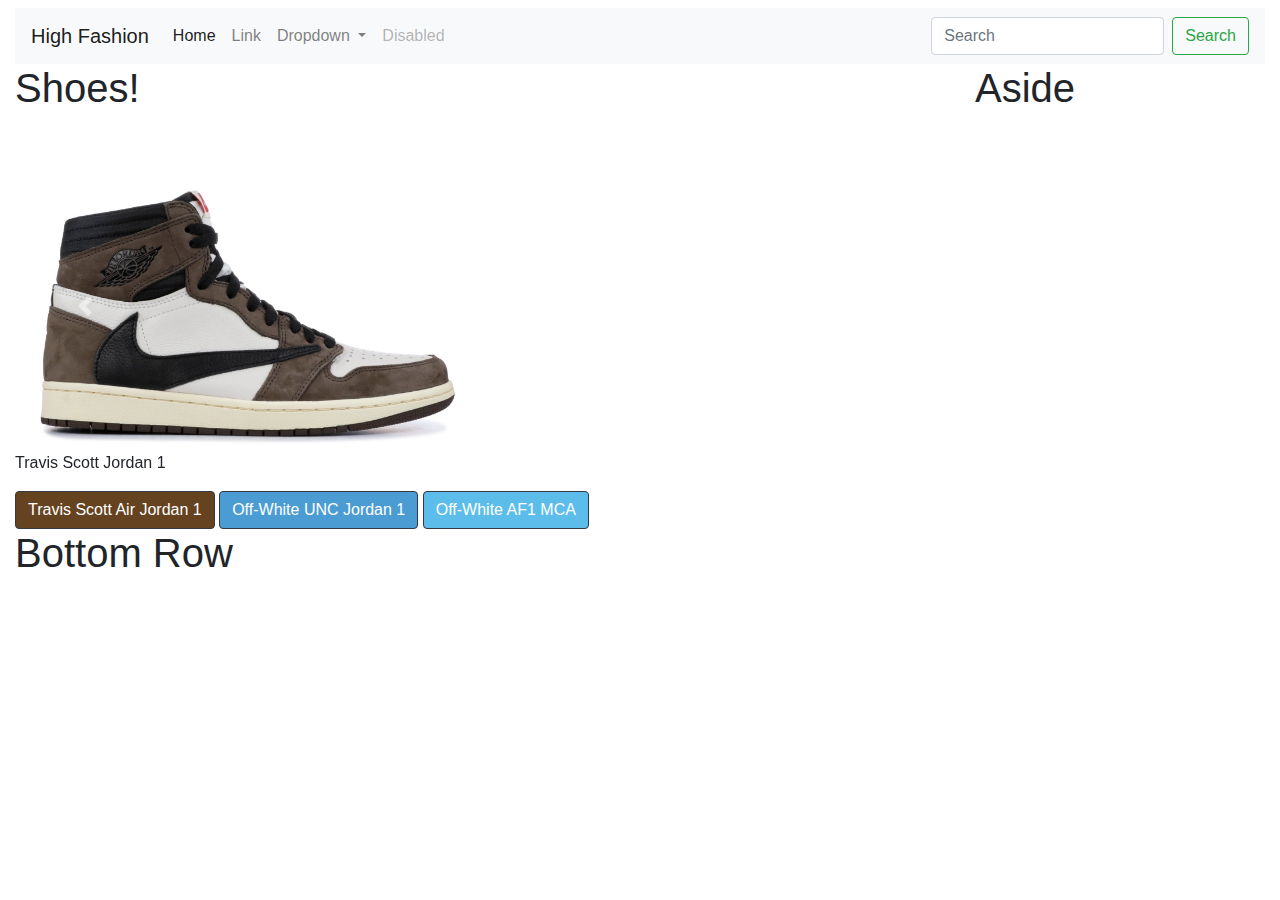
==== index.html @ 3d74e2d3 "Add files via upload" ====
<!doctype html>
<html lang="en">
  <head>
    <!-- Required meta tags -->
    <meta charset="utf-8">
    <meta name="viewport" content="width=device-width, initial-scale=1, shrink-to-fit=no">

    <!-- Bootstrap CSS -->
    <link rel="stylesheet" href="https://stackpath.bootstrapcdn.com/bootstrap/4.4.1/css/bootstrap.min.css" integrity="sha384-Vkoo8x4CGsO3+Hhxv8T/Q5PaXtkKtu6ug5TOeNV6gBiFeWPGFN9MuhOf23Q9Ifjh" crossorigin="anonymous">
    <link rel="stylesheet" href="css/Style.css">
    <title>Hello, world!</title>
  </head>
  <body>
    <div class="container-fluid">


      <div class="row">
          <div class="col-12">
            <h1></h1>
            <nav class="navbar navbar-expand-lg navbar-light bg-light">
  <a class="navbar-brand" href="#">High Fashion</a>
  <button class="navbar-toggler" type="button" data-toggle="collapse" data-target="#navbarSupportedContent" aria-controls="navbarSupportedContent" aria-expanded="false" aria-label="Toggle navigation">
    <span class="navbar-toggler-icon"></span>
  </button>

  <div class="collapse navbar-collapse" id="navbarSupportedContent">
    <ul class="navbar-nav mr-auto">
      <li class="nav-item active">
        <a class="nav-link" href="#">Home <span class="sr-only">(current)</span></a>
      </li>
      <li class="nav-item">
        <a class="nav-link" href="#">Link</a>
      </li>
      <li class="nav-item dropdown">
        <a class="nav-link dropdown-toggle" href="#" id="navbarDropdown" role="button" data-toggle="dropdown" aria-haspopup="true" aria-expanded="false">
          Dropdown
        </a>
        <div class="dropdown-menu" aria-labelledby="navbarDropdown">
          <a class="dropdown-item" href="#">Action</a>
          <a class="dropdown-item" href="#">Another action</a>
          <div class="dropdown-divider"></div>
          <a class="dropdown-item" href="#">Something else here</a>
        </div>
      </li>
      <li class="nav-item">
        <a class="nav-link disabled" href="#" tabindex="-1" aria-disabled="true">Disabled</a>
      </li>
    </ul>
    <form class="form-inline my-2 my-lg-0">
      <input class="form-control mr-sm-2" type="search" placeholder="Search" aria-label="Search">
      <button class="btn btn-outline-success my-2 my-sm-0" type="submit">Search</button>
    </form>
  </div>
</nav>
          </div>
      </div>

      <div class="row tall">
          <div class="col-8 col-md-9 col-sm-12">
            <h1>Shoes!</h1>
            <div id="carouselExampleFade" class="carousel slide carousel-fade" data-ride="carousel">
    <div class="carousel-inner">
      <div class="carousel-item active">
        <img src="img/Travis.jpg" class="d-block w-50" alt="...">
        <p>Travis Scott Jordan 1</p>
      </div>
      <div class="carousel-item">
        <img src="img/UNC.jpg" class="d-block w-50" alt="...">
        <p>Off-White UNC Jordan 1</p>
      </div>
      <div class="carousel-item">
        <img src="img/MCA.jpg" class="d-block w-50" alt="...">
        <p>Off-White MCA AF1</p>
      </div>
    </div>
    <a class="carousel-control-prev" href="#carouselExampleFade" role="button" data-slide="prev">
      <span class="carousel-control-prev-icon" aria-hidden="true"></span>
      <span class="sr-only">Previous</span>
    </a>
    <a class="carousel-control-next" href="#carouselExampleFade" role="button" data-slide="next">
      <span class="carousel-control-next-icon" aria-hidden="true"></span>
      <span class="sr-only">Next</span>
    </a>
  </div>
            <a href="https://stockx.com/air-jordan-1-retro-high-travis-scott" type="button" class="btn btn-dark">Travis Scott Air Jordan 1</a>
            <a href="https://stockx.com/air-jordan-1-retro-high-off-white-university-blue" type="button" class="btn btn-unc">Off-White UNC Jordan 1 </a>
            <a href="https://stockx.com/nike-air-force-1-low-off-white-university-blue" type="button" class="btn btn-mca">Off-White AF1 MCA </a>
          </div>

          <div class="col-4 col-md-3 col-sm-12">
            <h1>Aside</h1>
          </div>
      </div>

      <div class="row">
          <div class="col-12">
            <h1>Bottom Row</h1>
          </div>
      </div>
    </div>

    <script src="https://code.jquery.com/jquery-3.4.1.slim.min.js" integrity="sha384-J6qa4849blE2+poT4WnyKhv5vZF5SrPo0iEjwBvKU7imGFAV0wwj1yYfoRSJoZ+n" crossorigin="anonymous"></script>
    <script src="https://cdn.jsdelivr.net/npm/popper.js@1.16.0/dist/umd/popper.min.js" integrity="sha384-Q6E9RHvbIyZFJoft+2mJbHaEWldlvI9IOYy5n3zV9zzTtmI3UksdQRVvoxMfooAo" crossorigin="anonymous"></script>
    <script src="https://stackpath.bootstrapcdn.com/bootstrap/4.4.1/js/bootstrap.min.js" integrity="sha384-wfSDF2E50Y2D1uUdj0O3uMBJnjuUD4Ih7YwaYd1iqfktj0Uod8GCExl3Og8ifwB6" crossorigin="anonymous"></script>
  </body>
</html>
---- css/Style.css ----
.btn-dark {
    color: #fff;
    background-color:#654321;
    border-color: #343a40;
}
.btn-unc {
    color: #fff;
    background-color:#4B9CD3;
    border-color: #343a40;
}
.btn-mca {
    color: #fff;
    background-color:#5cbdea;
    border-color: #343a40;
}
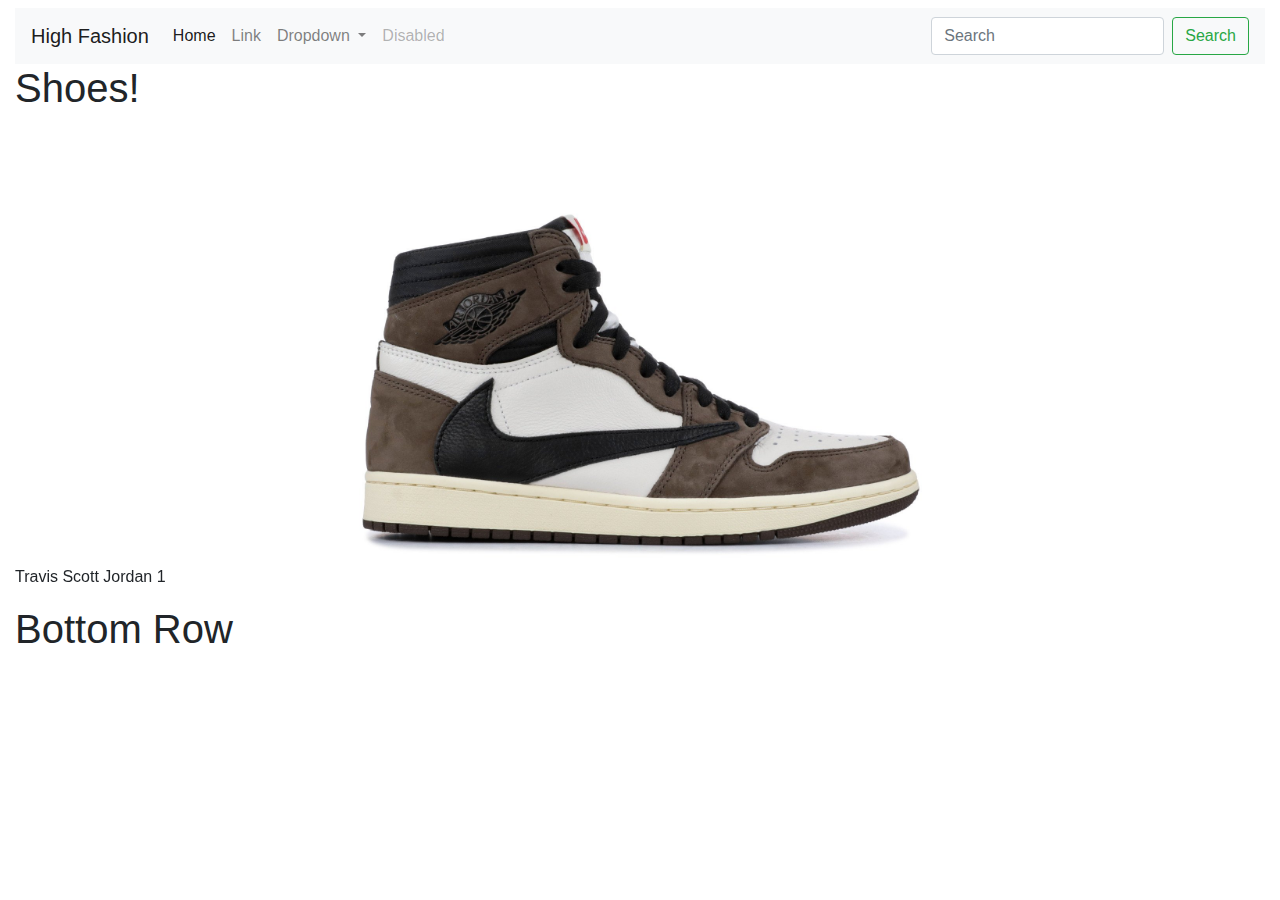
==== commit 452012ed: "Add files via upload" ====
--- a/index.html
+++ b/index.html
@@ -8,7 +8,8 @@
     <!-- Bootstrap CSS -->
     <link rel="stylesheet" href="https://stackpath.bootstrapcdn.com/bootstrap/4.4.1/css/bootstrap.min.css" integrity="sha384-Vkoo8x4CGsO3+Hhxv8T/Q5PaXtkKtu6ug5TOeNV6gBiFeWPGFN9MuhOf23Q9Ifjh" crossorigin="anonymous">
     <link rel="stylesheet" href="css/Style.css">
-    <title>Hello, world!</title>
+    <link rel="icon" type="image/png" href="img/Bolt.gif">
+    <title>‎</title>
   </head>
   <body>
     <div class="container-fluid">
@@ -56,41 +57,32 @@
       </div>
 
       <div class="row tall">
-          <div class="col-8 col-md-9 col-sm-12">
+          <div class="col-12">
             <h1>Shoes!</h1>
             <div id="carouselExampleFade" class="carousel slide carousel-fade" data-ride="carousel">
-    <div class="carousel-inner">
-      <div class="carousel-item active">
-        <img src="img/Travis.jpg" class="d-block w-50" alt="...">
-        <p>Travis Scott Jordan 1</p>
-      </div>
-      <div class="carousel-item">
-        <img src="img/UNC.jpg" class="d-block w-50" alt="...">
-        <p>Off-White UNC Jordan 1</p>
-      </div>
-      <div class="carousel-item">
-        <img src="img/MCA.jpg" class="d-block w-50" alt="...">
-        <p>Off-White MCA AF1</p>
-      </div>
-    </div>
-    <a class="carousel-control-prev" href="#carouselExampleFade" role="button" data-slide="prev">
-      <span class="carousel-control-prev-icon" aria-hidden="true"></span>
-      <span class="sr-only">Previous</span>
-    </a>
-    <a class="carousel-control-next" href="#carouselExampleFade" role="button" data-slide="next">
-      <span class="carousel-control-next-icon" aria-hidden="true"></span>
-      <span class="sr-only">Next</span>
-    </a>
-  </div>
-            <a href="https://stockx.com/air-jordan-1-retro-high-travis-scott" type="button" class="btn btn-dark">Travis Scott Air Jordan 1</a>
-            <a href="https://stockx.com/air-jordan-1-retro-high-off-white-university-blue" type="button" class="btn btn-unc">Off-White UNC Jordan 1 </a>
-            <a href="https://stockx.com/nike-air-force-1-low-off-white-university-blue" type="button" class="btn btn-mca">Off-White AF1 MCA </a>
-          </div>
-
-          <div class="col-4 col-md-3 col-sm-12">
-            <h1>Aside</h1>
-          </div>
-      </div>
+            <div class="carousel-inner">
+            <div class="carousel-item active">
+            <img src="img/Travis.jpg" class="d-block w-50" alt="...">
+            <p>Travis Scott Jordan 1</p>
+            </div>
+            <div class="carousel-item">
+            <img src="img/UNC.jpg" class="d-block w-50" alt="...">
+            <p>Off-White UNC Jordan 1</p>
+            </div>
+            <div class="carousel-item">
+            <img src="img/MCA.jpg" class="d-block w-50" alt="...">
+            <p>Off-White MCA AF1</p>
+            </div>
+            </div>
+            <a class="carousel-control-prev" href="#carouselExampleFade" role="button" data-slide="prev">
+            <span class="carousel-control-prev-icon" aria-hidden="false"></span>
+            <span class="sr-only">Previous</span>
+            </a>
+            <a class="carousel-control-next" href="#carouselExampleFade" role="button" data-slide="next">
+            <span class="carousel-control-next-icon" aria-hidden="true"></span>
+            <span class="sr-only">Next</span>
+            </a>
+            </div>
 
       <div class="row">
           <div class="col-12">
--- a/css/Style.css
+++ b/css/Style.css
@@ -13,3 +13,12 @@
     background-color:#5cbdea;
     border-color: #343a40;
 }
+.carousel-inner img {
+  margin: auto;
+}
+.carousel-control-next-icon {
+    background-image: url(data:image/svg+xml,%3csvg xmlns='http://www.w3.org/2000/svg' fill='Black' wid…%3cpath d='M2.75 0l-1.5 1.5L3.75 4l-2.5 2.5L2.75 8l4-4-4-4z'/%3e%3c/svg%3e) !important;
+}
+.carousel-control-prev-icon {
+    background-image: url(data:image/svg+xml,%3csvg xmlns='http://www.w3.org/2000/svg' fill='Black' wid…e%3cpath d='M5.25 0l-4 4 4 4 1.5-1.5L4.25 4l2.5-2.5L5.25 0z'/%3e%3c/svg%3e) !important;
+}
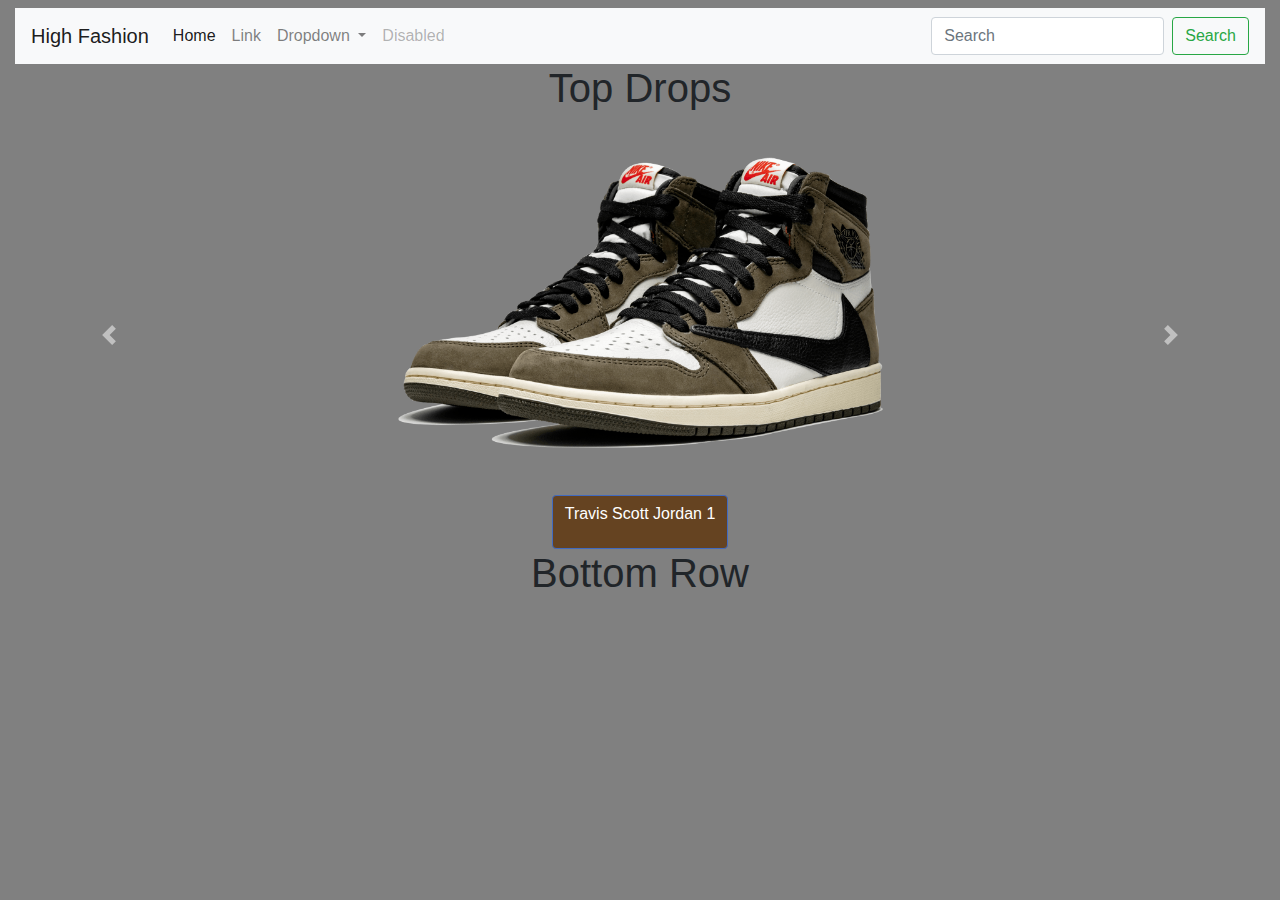
==== commit 61029a40: "Add files via upload" ====
--- a/index.html
+++ b/index.html
@@ -56,33 +56,33 @@
           </div>
       </div>
 
-      <div class="row tall">
+      <div class="row text-center">
           <div class="col-12">
-            <h1>Shoes!</h1>
-            <div id="carouselExampleFade" class="carousel slide carousel-fade" data-ride="carousel">
-            <div class="carousel-inner">
-            <div class="carousel-item active">
-            <img src="img/Travis.jpg" class="d-block w-50" alt="...">
-            <p>Travis Scott Jordan 1</p>
-            </div>
-            <div class="carousel-item">
-            <img src="img/UNC.jpg" class="d-block w-50" alt="...">
-            <p>Off-White UNC Jordan 1</p>
-            </div>
-            <div class="carousel-item">
-            <img src="img/MCA.jpg" class="d-block w-50" alt="...">
-            <p>Off-White MCA AF1</p>
-            </div>
-            </div>
-            <a class="carousel-control-prev" href="#carouselExampleFade" role="button" data-slide="prev">
-            <span class="carousel-control-prev-icon" aria-hidden="false"></span>
-            <span class="sr-only">Previous</span>
-            </a>
-            <a class="carousel-control-next" href="#carouselExampleFade" role="button" data-slide="next">
-            <span class="carousel-control-next-icon" aria-hidden="true"></span>
-            <span class="sr-only">Next</span>
-            </a>
-            </div>
+            <h1>Top Drops</h1>
+            <div id="carouselExampleInterval" class="carousel slide" data-ride="carousel">
+  <div class="carousel-inner">
+    <div class="carousel-item active" data-interval="10000">
+      <img src="img/Travis.png" class="d-block w-50" alt="...">
+      <a class="btn btn-travis" href="https://stockx.com/air-jordan-1-retro-high-travis-scott"><p>Travis Scott Jordan 1</p></a>
+    </div>
+    <div class="carousel-item" data-interval="2000">
+      <img src="img/UNC.png" class="d-block w-50" alt="...">
+      <a class="btn btn-unc" href="https://stockx.com/air-jordan-1-retro-high-off-white-university-blue"><p>Off-White UNC Jordan 1</p></a>
+    </div>
+    <div class="carousel-item">
+      <img src="img/MCA.png" class="d-block w-50" alt="...">
+      <a class="btn btn-mca" href="https://stockx.com/nike-air-force-1-low-off-white-university-blue"><p>Off-White MCA</p></a>
+    </div>
+  </div>
+  <a class="carousel-control-prev" href="#carouselExampleInterval" role="button" data-slide="prev">
+    <span class="carousel-control-prev-icon" aria-hidden="true"></span>
+    <span class="sr-only">Previous</span>
+  </a>
+  <a class="carousel-control-next" href="#carouselExampleInterval" role="button" data-slide="next">
+    <span class="carousel-control-next-icon" aria-hidden="true"></span>
+    <span class="sr-only">Next</span>
+  </a>
+</div>
 
       <div class="row">
           <div class="col-12">
--- a/css/Style.css
+++ b/css/Style.css
@@ -1,24 +1,27 @@
-.btn-dark {
+body{
+  background-color: gray;
+}
+.btn-travis {
     color: #fff;
     background-color:#654321;
-    border-color: #343a40;
+    border-color: #416ac0;
+    margin: center;
 }
 .btn-unc {
     color: #fff;
     background-color:#4B9CD3;
-    border-color: #343a40;
+    border-color: #416ac0;
+    margin: auto;
 }
 .btn-mca {
     color: #fff;
     background-color:#5cbdea;
-    border-color: #343a40;
+    border-color: #87b1ed;
+    margin: auto;
 }
 .carousel-inner img {
   margin: auto;
 }
-.carousel-control-next-icon {
-    background-image: url(data:image/svg+xml,%3csvg xmlns='http://www.w3.org/2000/svg' fill='Black' wid…%3cpath d='M2.75 0l-1.5 1.5L3.75 4l-2.5 2.5L2.75 8l4-4-4-4z'/%3e%3c/svg%3e) !important;
+.prev, .next {
+  color: red;
 }
-.carousel-control-prev-icon {
-    background-image: url(data:image/svg+xml,%3csvg xmlns='http://www.w3.org/2000/svg' fill='Black' wid…e%3cpath d='M5.25 0l-4 4 4 4 1.5-1.5L4.25 4l2.5-2.5L5.25 0z'/%3e%3c/svg%3e) !important;
-}
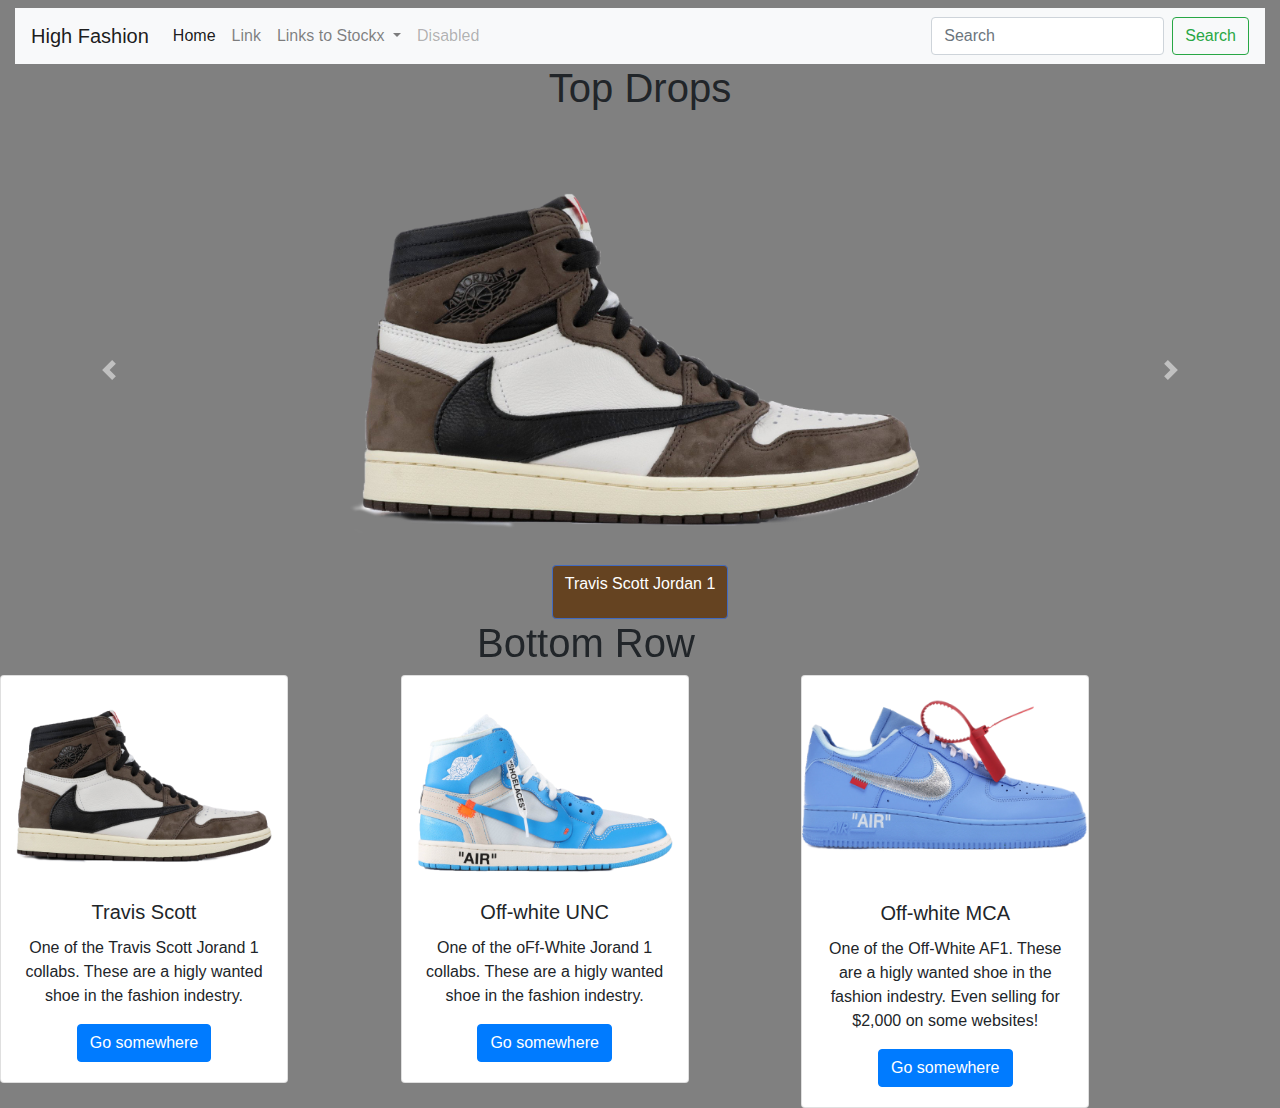
==== commit e4587b55: "Add files via upload" ====
--- a/index.html
+++ b/index.html
@@ -34,13 +34,14 @@
       </li>
       <li class="nav-item dropdown">
         <a class="nav-link dropdown-toggle" href="#" id="navbarDropdown" role="button" data-toggle="dropdown" aria-haspopup="true" aria-expanded="false">
-          Dropdown
+          Links to Stockx
         </a>
         <div class="dropdown-menu" aria-labelledby="navbarDropdown">
-          <a class="dropdown-item" href="#">Action</a>
-          <a class="dropdown-item" href="#">Another action</a>
+          <a class="dropdown-item" href="https://stockx.com/air-jordan-1-retro-high-travis-scott">Travis Scott</a>
+          <a class="dropdown-item" href="https://stockx.com/air-jordan-1-retro-high-off-white-university-blue">Off-White UNC Jordan 1</a>
+          <a class="dropdown-item" href="https://stockx.com/nike-air-force-1-low-off-white-university-blue">Off-White MCA</a>
           <div class="dropdown-divider"></div>
-          <a class="dropdown-item" href="#">Something else here</a>
+
         </div>
       </li>
       <li class="nav-item">
@@ -84,11 +85,42 @@
   </a>
 </div>
 
+</div>
+
       <div class="row">
           <div class="col-12">
             <h1>Bottom Row</h1>
           </div>
-      </div>
+          <div class="col">
+            <div class="card" style="width: 18rem;">
+              <img src="img/Travis.png" class="card-img-top" alt="...">
+              <div class="card-body">
+                <h5 class="card-title">Travis Scott</h5>
+                <p class="card-text">One of the Travis Scott Jorand 1 collabs. These are a higly wanted shoe in the fashion indestry.</p>
+                <a href="#" class="btn btn-primary">Go somewhere</a>
+              </div>
+            </div>
+          </div>
+          <div class="col">
+            <div class="card" style="width: 18rem;">
+              <img src="img/UNC.png" class="card-img-top" alt="...">
+              <div class="card-body">
+                <h5 class="card-title">Off-white UNC</h5>
+                <p class="card-text">One of the oFf-White Jorand 1 collabs. These are a higly wanted shoe in the fashion indestry.</p>
+                <a href="#" class="btn btn-primary">Go somewhere</a>
+              </div>
+            </div>
+          </div>
+          <div class="col">
+            <div class="card" style="width: 18rem;">
+              <img src="img/MCA.png" class="card-img-top" alt="...">
+              <div class="card-body">
+                <h5 class="card-title">Off-white MCA</h5>
+                <p class="card-text">One of the Off-White AF1. These are a higly wanted shoe in the fashion indestry. Even selling for $2,000 on some websites!</p>
+                <a href="#" class="btn btn-primary">Go somewhere</a>
+              </div>
+            </div>
+          </div>
     </div>
 
     <script src="https://code.jquery.com/jquery-3.4.1.slim.min.js" integrity="sha384-J6qa4849blE2+poT4WnyKhv5vZF5SrPo0iEjwBvKU7imGFAV0wwj1yYfoRSJoZ+n" crossorigin="anonymous"></script>
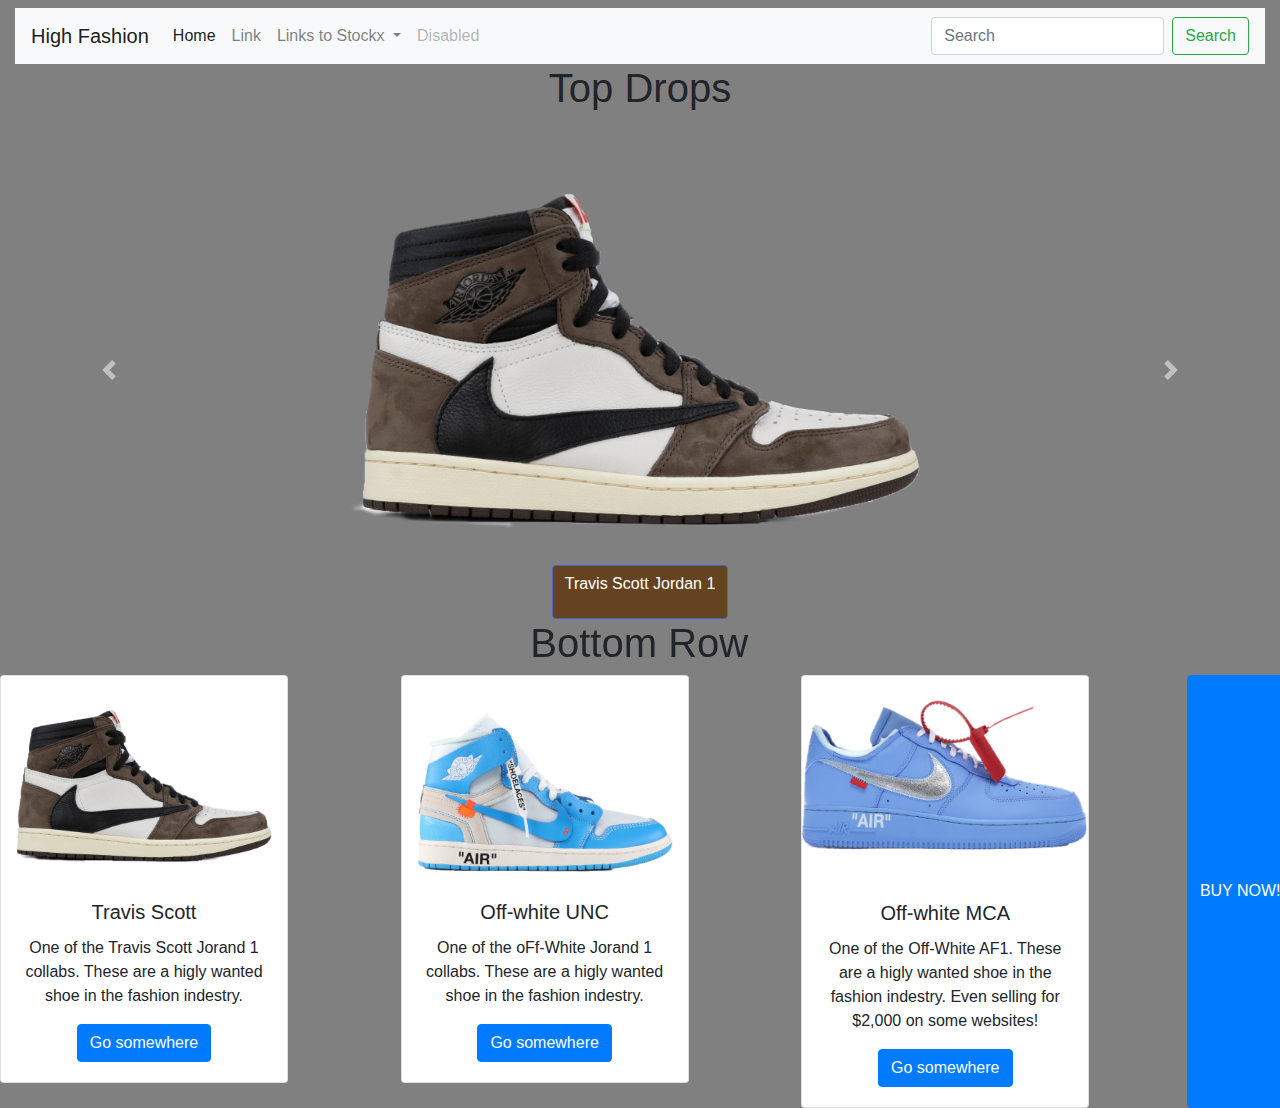
==== commit d7646741: "Add files via upload" ====
--- a/index.html
+++ b/index.html
@@ -97,7 +97,7 @@
               <div class="card-body">
                 <h5 class="card-title">Travis Scott</h5>
                 <p class="card-text">One of the Travis Scott Jorand 1 collabs. These are a higly wanted shoe in the fashion indestry.</p>
-                <a href="#" class="btn btn-primary">Go somewhere</a>
+                <a href="https://stockx.com/air-jordan-1-retro-high-travis-scott" class="btn btn-primary">Go somewhere</a>
               </div>
             </div>
           </div>
@@ -107,7 +107,7 @@
               <div class="card-body">
                 <h5 class="card-title">Off-white UNC</h5>
                 <p class="card-text">One of the oFf-White Jorand 1 collabs. These are a higly wanted shoe in the fashion indestry.</p>
-                <a href="#" class="btn btn-primary">Go somewhere</a>
+                <a href="https://stockx.com/air-jordan-1-retro-high-off-white-university-blue" class="btn btn-primary">Go somewhere</a>
               </div>
             </div>
           </div>
@@ -117,7 +117,32 @@
               <div class="card-body">
                 <h5 class="card-title">Off-white MCA</h5>
                 <p class="card-text">One of the Off-White AF1. These are a higly wanted shoe in the fashion indestry. Even selling for $2,000 on some websites!</p>
-                <a href="#" class="btn btn-primary">Go somewhere</a>
+                <a href="https://stockx.com/nike-air-force-1-low-off-white-university-blue" class="btn btn-primary">Go somewhere</a>
+              </div>
+            </div>
+          </div>
+          <!-- Button trigger modal -->
+          <button type="button" class="btn btn-primary" data-toggle="modal" data-target="#exampleModal">
+            BUY NOW!
+          </button>
+
+          <!-- Modal -->
+          <div class="modal fade" id="exampleModal" tabindex="-1" role="dialog" aria-labelledby="exampleModalLabel" aria-hidden="true">
+            <div class="modal-dialog" role="document">
+              <div class="modal-content">
+                <div class="modal-header">
+                  <h5 class="modal-title" id="exampleModalLabel">YOU SIMP</h5>
+                  <button type="button" class="close" data-dismiss="modal" aria-label="Close">
+                    <span aria-hidden="true">&times;</span>
+                  </button>
+                </div>
+                <div class="modal-body">
+                  HAHAHA SCAMED
+                </div>
+                <div class="modal-footer">
+                  <button type="button" class="btn btn-secondary" data-dismiss="modal">Close</button>
+                  <button type="button" class="btn btn-primary">Save changes</button>
+                </div>
               </div>
             </div>
           </div>
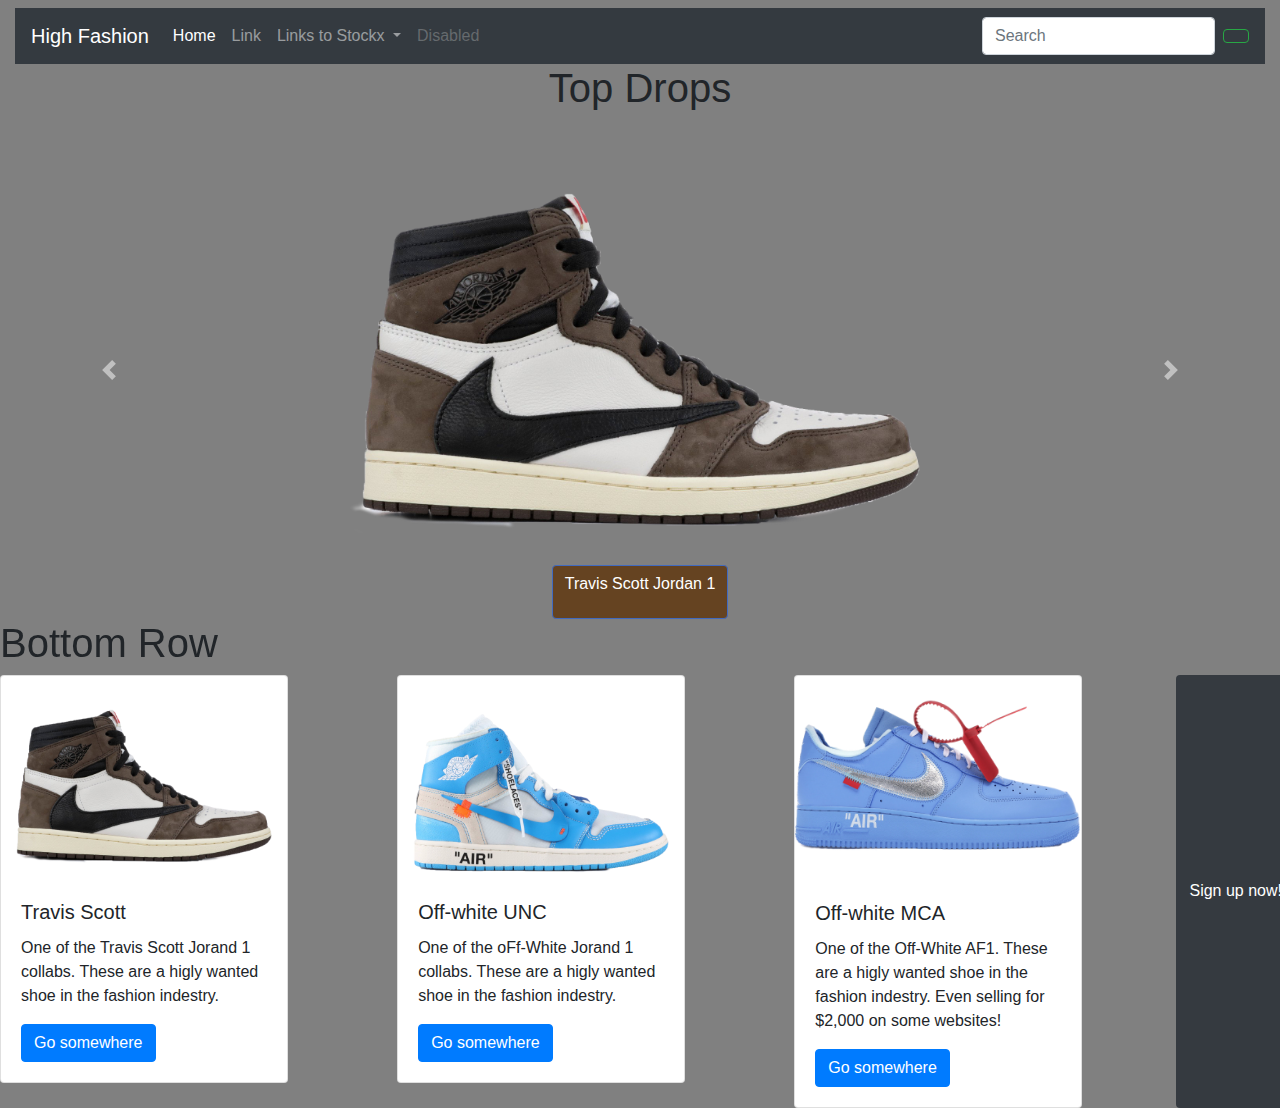
==== commit d4c6e5a2: "Add files via upload" ====
--- a/index.html
+++ b/index.html
@@ -18,7 +18,7 @@
       <div class="row">
           <div class="col-12">
             <h1></h1>
-            <nav class="navbar navbar-expand-lg navbar-light bg-light">
+            <nav class="navbar navbar-expand-lg navbar navbar-dark bg-dark">
   <a class="navbar-brand" href="#">High Fashion</a>
   <button class="navbar-toggler" type="button" data-toggle="collapse" data-target="#navbarSupportedContent" aria-controls="navbarSupportedContent" aria-expanded="false" aria-label="Toggle navigation">
     <span class="navbar-toggler-icon"></span>
@@ -30,7 +30,8 @@
         <a class="nav-link" href="#">Home <span class="sr-only">(current)</span></a>
       </li>
       <li class="nav-item">
-        <a class="nav-link" href="#">Link</a>
+        <a class="nav-link" href="#">Link </a>
+
       </li>
       <li class="nav-item dropdown">
         <a class="nav-link dropdown-toggle" href="#" id="navbarDropdown" role="button" data-toggle="dropdown" aria-haspopup="true" aria-expanded="false">
@@ -43,6 +44,7 @@
           <div class="dropdown-divider"></div>
 
         </div>
+
       </li>
       <li class="nav-item">
         <a class="nav-link disabled" href="#" tabindex="-1" aria-disabled="true">Disabled</a>
@@ -50,7 +52,7 @@
     </ul>
     <form class="form-inline my-2 my-lg-0">
       <input class="form-control mr-sm-2" type="search" placeholder="Search" aria-label="Search">
-      <button class="btn btn-outline-success my-2 my-sm-0" type="submit">Search</button>
+      <button class="btn btn-outline-success my-2 my-sm-0" type="submit"></button>
     </form>
   </div>
 </nav>
@@ -83,6 +85,8 @@
     <span class="carousel-control-next-icon" aria-hidden="true"></span>
     <span class="sr-only">Next</span>
   </a>
+</div>
+</div>
 </div>
 
 </div>
@@ -122,22 +126,39 @@
             </div>
           </div>
           <!-- Button trigger modal -->
-          <button type="button" class="btn btn-primary" data-toggle="modal" data-target="#exampleModal">
-            BUY NOW!
+          <button type="button" class="btn btn-modal" data-toggle="modal" data-target="#exampleModal">
+          Sign up now!
           </button>
+        </div>
 
-          <!-- Modal -->
-          <div class="modal fade" id="exampleModal" tabindex="-1" role="dialog" aria-labelledby="exampleModalLabel" aria-hidden="true">
+            <div class="row">
+              <div class="col-6">
+          <div class="modal" id="exampleModal" tabindex="-1" role="dialog" aria-labelledby="exampleModalLabel" aria-hidden="true">
             <div class="modal-dialog" role="document">
               <div class="modal-content">
                 <div class="modal-header">
-                  <h5 class="modal-title" id="exampleModalLabel">YOU SIMP</h5>
+                  <h5 class="modal-title" id="exampleModalLabel">Put info</h5>
                   <button type="button" class="close" data-dismiss="modal" aria-label="Close">
                     <span aria-hidden="true">&times;</span>
                   </button>
                 </div>
                 <div class="modal-body">
-                  HAHAHA SCAMED
+                  <form>
+                  <div class="form-group">
+                  <label for="exampleInputEmail1">Email address</label>
+                  <input type="email" class="form-control" id="exampleInputEmail1" aria-describedby="emailHelp">
+                  <small id="emailHelp" class="form-text text-muted">We'll never share your email with anyone else.</small>
+                  </div>
+                  <div class="form-group">
+                  <label for="exampleInputPassword1">Password</label>
+                  <input type="password" class="form-control" id="exampleInputPassword1">
+                  </div>
+                  <div class="form-group form-check">
+                  <input type="checkbox" class="form-check-input" id="exampleCheck1">
+                  <label class="form-check-label" for="exampleCheck1">Check me out</label>
+                  </div>
+                  <button type="submit" class="btn btn-primary">Submit</button>
+                  </form>
                 </div>
                 <div class="modal-footer">
                   <button type="button" class="btn btn-secondary" data-dismiss="modal">Close</button>
@@ -147,7 +168,8 @@
             </div>
           </div>
     </div>
-
+  </div>
+</div>
     <script src="https://code.jquery.com/jquery-3.4.1.slim.min.js" integrity="sha384-J6qa4849blE2+poT4WnyKhv5vZF5SrPo0iEjwBvKU7imGFAV0wwj1yYfoRSJoZ+n" crossorigin="anonymous"></script>
     <script src="https://cdn.jsdelivr.net/npm/popper.js@1.16.0/dist/umd/popper.min.js" integrity="sha384-Q6E9RHvbIyZFJoft+2mJbHaEWldlvI9IOYy5n3zV9zzTtmI3UksdQRVvoxMfooAo" crossorigin="anonymous"></script>
     <script src="https://stackpath.bootstrapcdn.com/bootstrap/4.4.1/js/bootstrap.min.js" integrity="sha384-wfSDF2E50Y2D1uUdj0O3uMBJnjuUD4Ih7YwaYd1iqfktj0Uod8GCExl3Og8ifwB6" crossorigin="anonymous"></script>
--- a/css/Style.css
+++ b/css/Style.css
@@ -25,3 +25,10 @@
 .prev, .next {
   color: red;
 }
+.modal-backdrop {
+   background-color: Purple;
+}
+.btn-modal {
+  Background-color:#353a40;
+  color: white;
+}
